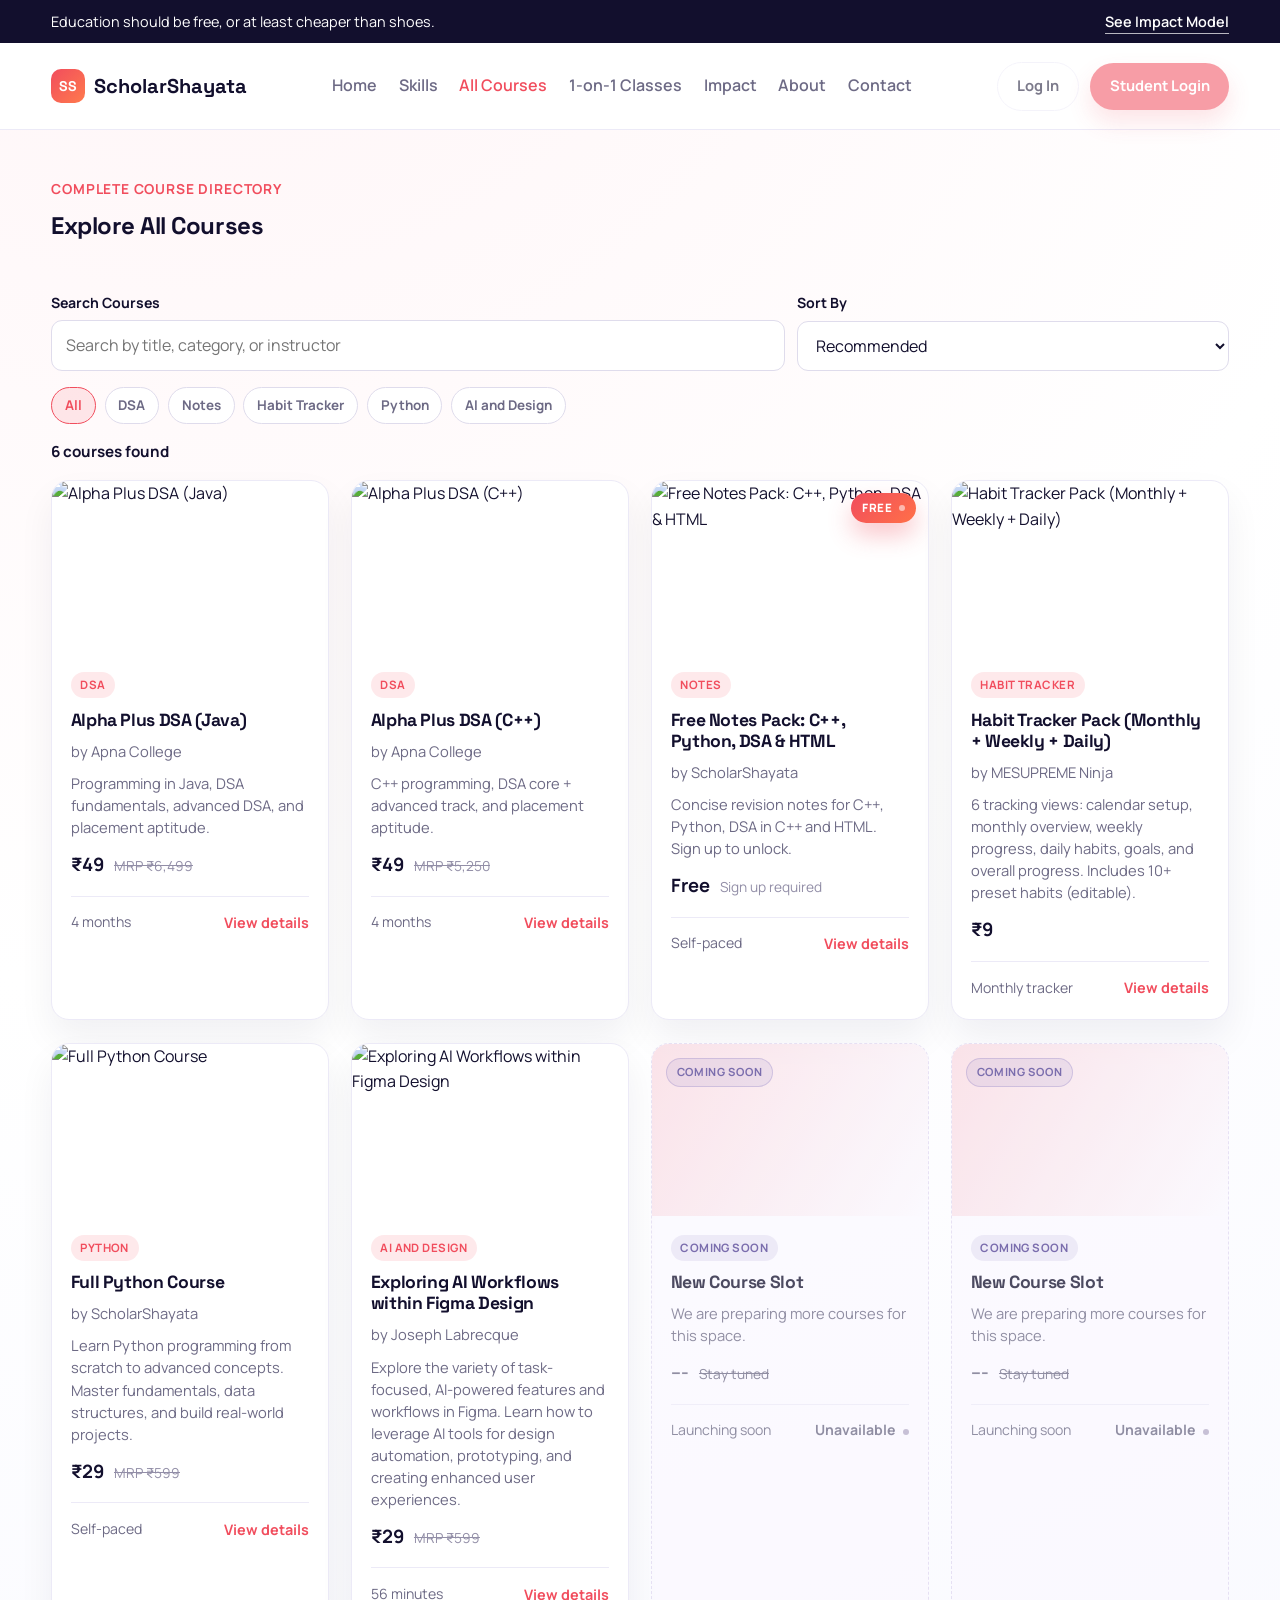
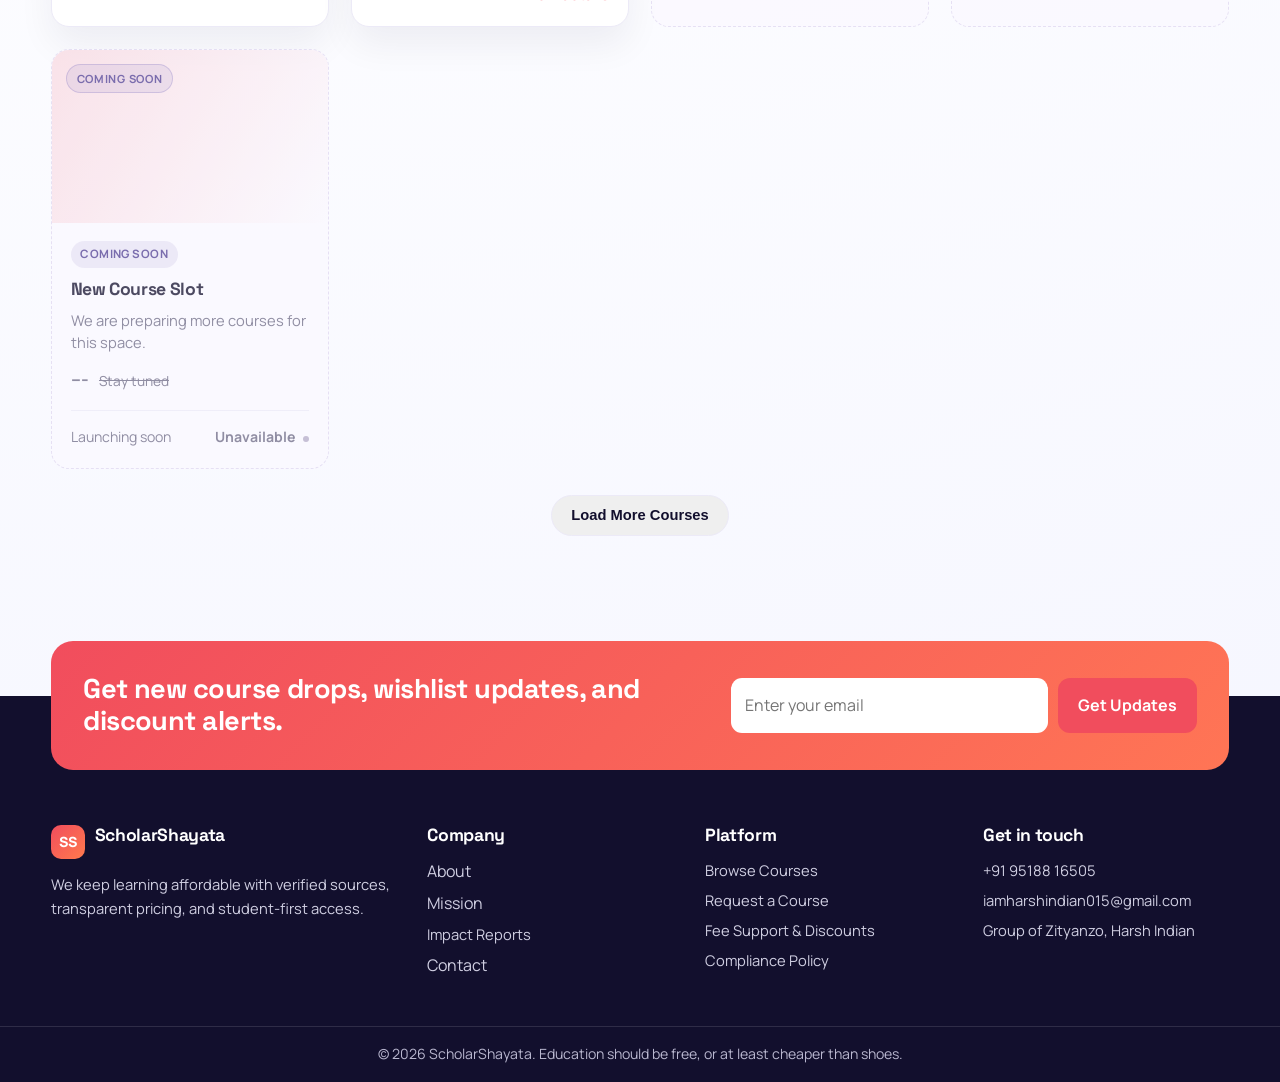
==== courses.html @ f51c7b34 "Uploaded files" ====
<!doctype html>
<html lang="en">
  <head>
    <meta charset="UTF-8" />
    <meta name="viewport" content="width=device-width, initial-scale=1.0" />
    <title>ScholarShayata | All Courses</title>
    <link rel="preconnect" href="https://fonts.googleapis.com" />
    <link rel="preconnect" href="https://fonts.gstatic.com" crossorigin />
    <link
      href="https://fonts.googleapis.com/css2?family=Manrope:wght@400;500;600;700;800&family=Space+Grotesk:wght@500;700&display=swap"
      rel="stylesheet"
    />
    <link rel="stylesheet" href="style.css" />
  </head>
  <body class="courses-page">
    <div class="top-strip">
      <div class="container strip-content">
        <p>Education should be free, or at least cheaper than shoes.</p>
        <a href="index.html#model">See Impact Model</a>
      </div>
    </div>

    <header class="site-header" id="top">
      <div class="container nav-wrap">
        <a class="brand" href="index.html#top">
          <span class="brand-mark">SS</span>
          <span>ScholarShayata</span>
        </a>

        <button
          class="menu-toggle"
          data-menu-button
          aria-expanded="false"
          aria-controls="site-nav"
        >
          Menu
        </button>

        <nav class="site-nav" id="site-nav" data-nav>
          <a href="index.html#home">Home</a>
          <a href="index.html#categories">Skills</a>
          <a class="active" href="courses.html">All Courses</a>
          <a href="one-to-one.html">1-on-1 Classes</a>
          <a href="index.html#impact">Impact</a>
          <a href="#" data-dialog-open="about-dialog">About</a>
          <a href="#" data-dialog-open="contact-dialog">Contact</a>
        </nav>

        <div class="nav-actions">
          <a class="ghost-btn is-disabled" href="#" aria-disabled="true">Log In</a>
          <a class="solid-btn is-disabled" href="#" aria-disabled="true">Student Login</a>
        </div>
      </div>
    </header>

    <main class="courses-page-main">
      <section class="courses-hero section">
        <div class="container">
          <p class="eyebrow">Complete Course Directory</p>
          <h1>Explore All Courses</h1>
        </div>
      </section>

      <section class="section courses-directory">
        <div class="container">
          <div class="courses-toolbar">
            <label class="toolbar-field">
              <span>Search Courses</span>
              <input
                id="course-search"
                type="search"
                placeholder="Search by title, category, or instructor"
                aria-label="Search courses"
              />
            </label>

            <label class="toolbar-field">
              <span>Sort By</span>
              <select id="course-sort" aria-label="Sort courses">
                <option value="recommended">Recommended</option>
                <option value="newest">Newest Added</option>
                <option value="price-low">Price: Low to High</option>
                <option value="price-high">Price: High to Low</option>
                <option value="duration-high">Longest Duration</option>
                <option value="name-asc">Name: A to Z</option>
              </select>
            </label>
          </div>

          <div class="category-filters" id="category-filters"></div>

          <div class="courses-meta">
            <p id="courses-count">0 courses found</p>
          </div>

          <div class="course-grid all-courses-grid" data-all-courses></div>

          <div class="section-cta">
            <button type="button" class="ghost-btn" id="load-more-courses">
              Load More Courses
            </button>
          </div>
        </div>
      </section>
    </main>

    <footer class="site-footer" id="contact">
      <section class="newsletter">
        <div class="container newsletter-panel">
          <h2>
            Get new course drops, wishlist updates, and discount alerts.
          </h2>
          <form action="#" method="post">
            <input
              type="email"
              placeholder="Enter your email"
              aria-label="Email"
            />
            <button type="submit">Get Updates</button>
          </form>
        </div>
      </section>

      <div class="container footer-grid">
        <article>
          <div class="footer-brand">
            <span class="brand-mark">SS</span>
            <h3>ScholarShayata</h3>
          </div>
          <p>
            We keep learning affordable with verified sources, transparent
            pricing, and student-first access.
          </p>
        </article>

        <article>
          <h3>Company</h3>
          <button
            type="button"
            class="footer-link-btn"
            data-dialog-open="about-dialog"
          >
            About
          </button>
          <button
            type="button"
            class="footer-link-btn"
            data-dialog-open="mission-dialog"
          >
            Mission
          </button>
          <a href="index.html#impact">Impact Reports</a>
          <button
            type="button"
            class="footer-link-btn"
            data-dialog-open="contact-dialog"
          >
            Contact
          </button>
        </article>

        <article>
          <h3>Platform</h3>
          <a href="courses.html">Browse Courses</a>
          <a href="#">Request a Course</a>
          <a href="#">Fee Support & Discounts</a>
          <a href="index.html#compliance">Compliance Policy</a>
        </article>

        <article>
          <h3>Get in touch</h3>
          <a href="tel:+919518816505">+91 95188 16505</a>
          <a href="mailto:iamharshindian015@gmail.com"
            >iamharshindian015@gmail.com</a
          >
          <p>Group of Zityanzo, Harsh Indian</p>
        </article>
      </div>

      <div class="copyright">
        <p>
          &copy; <span id="year"></span> ScholarShayata. Education should be
          free, or at least cheaper than shoes.
        </p>
      </div>
    </footer>

    <div
      class="dialog-overlay"
      data-dialog="about-dialog"
      role="dialog"
      aria-modal="true"
      aria-labelledby="about-dialog-title"
      hidden
    >
      <div class="dialog-card" role="document">
        <button
          type="button"
          class="dialog-close"
          data-dialog-close
          aria-label="Close dialog"
        >
          &times;
        </button>

        <div class="dialog-brand">
          <span class="brand-mark">SS</span>
          <div>
            <p class="dialog-brand-name">ScholarShayata</p>
            <p class="dialog-brand-tagline">
              Education should be free, or at least cheaper than shoes.
            </p>
          </div>
        </div>

        <h2 id="about-dialog-title">About ScholarShayata</h2>
        <p>First of all, thanks to Lord Krishna for giving me this idea and direction.</p>
        <p>
          I am Harsh Indian, an educator at Hartron, and I created
          ScholarShayata for students who want to learn and improve their
          skills but cannot afford high-priced courses.
        </p>
        <p>
          While teaching, I kept seeing the same problem again and again:
          serious students were ready to work hard, but pricing blocked their
          learning path. Many learners from financially limited backgrounds had
          to skip valuable skill courses even when those skills could change
          their future.
        </p>
        <p>
          I also observed that many course bundles are already circulating on
          Telegram and other online platforms at much lower prices, often half
          of the original amount or around Rs 400 to Rs 500. Students still try
          to buy from such places, but many cannot find trusted sources and are
          frequently trapped in fraud or fake delivery.
        </p>
        <p class="dialog-highlight">
          My main intention is not to build a money-making business. My first
          priority is to help students access learning at affordable cost.
        </p>
        <p>
          I understand this area can raise legal and ethical concerns, and I
          take that seriously. ScholarShayata is being shaped to stay
          transparent, reduce fraud for students, and operate in a responsible
          direction over time.
        </p>
        <p>
          In simple words: if taking from others is wrong, then exploitation
          and fraud against students is also wrong. This platform exists to
          protect learners and make skill education more reachable.
        </p>
      </div>
    </div>

    <div
      class="dialog-overlay"
      data-dialog="mission-dialog"
      role="dialog"
      aria-modal="true"
      aria-labelledby="mission-dialog-title"
      hidden
    >
      <div class="dialog-card" role="document">
        <button
          type="button"
          class="dialog-close"
          data-dialog-close
          aria-label="Close dialog"
        >
          &times;
        </button>

        <div class="dialog-brand">
          <span class="brand-mark">SS</span>
          <div>
            <p class="dialog-brand-name">ScholarShayata</p>
            <p class="dialog-brand-tagline">
              Education should be free, or at least cheaper than shoes.
            </p>
          </div>
        </div>

        <h2 id="mission-dialog-title">Our Mission</h2>

        <p>
          Our mission is simple: help students build skills through affordable
          courses when high prices become a barrier.
        </p>
        <p class="dialog-highlight">
          Our main priority is to help students, not to make money.
        </p>
        <p>
          Revenue, payouts, and donations are intended to stay transparent so
          students can trust the platform. ScholarShayata is designed as a
          non-profit style initiative focused on access and skill growth.
        </p>
      </div>
    </div>

    <div
      class="dialog-overlay"
      data-dialog="contact-dialog"
      role="dialog"
      aria-modal="true"
      aria-labelledby="contact-dialog-title"
      hidden
    >
      <div class="dialog-card contact-dialog-card" role="document">
        <button
          type="button"
          class="dialog-close"
          data-dialog-close
          aria-label="Close dialog"
        >
          &times;
        </button>

        <div class="dialog-brand">
          <span class="brand-mark">SS</span>
          <div>
            <p class="dialog-brand-name">ScholarShayata</p>
            <p class="dialog-brand-tagline">
              Education should be free, or at least cheaper than shoes.
            </p>
          </div>
        </div>

        <h2 id="contact-dialog-title" data-contact-dialog-title>
          We will contact you ASAP
        </h2>
        <p>
          Fill this form and we will connect with you quickly. Share your basic
          details and choose one preferred contact method.
        </p>

        <form class="contact-dialog-form" data-contact-form>
          <input
            type="hidden"
            name="form_title"
            value="We will contact you ASAP"
            data-contact-form-title
          />
          <input
            type="hidden"
            name="request_type"
            value="general"
            data-contact-request-type
          />
          <input type="hidden" name="course_title" value="" data-course-title />
          <input type="hidden" name="course_price" value="" data-course-price />
          <input
            type="hidden"
            name="payment_method"
            value=""
            data-payment-method
          />
          <label class="form-field">
            <span>Name</span>
            <input
              type="text"
              name="name"
              placeholder="Enter your name"
              required
            />
          </label>

          <fieldset class="contact-method gender-method">
            <legend>Gender</legend>

            <label class="contact-method-option">
              <input type="radio" name="gender" value="male" required />
              <span>Male</span>
            </label>

            <label class="contact-method-option">
              <input type="radio" name="gender" value="female" required />
              <span>Female</span>
            </label>

            <label class="contact-method-option">
              <input type="radio" name="gender" value="other" required />
              <span>Other</span>
            </label>
          </fieldset>

          <fieldset class="contact-method">
            <legend>Preferred Contact Method</legend>

            <label class="contact-method-option">
              <input
                type="radio"
                name="contact_method"
                value="email"
                checked
                required
              />
              <span>Email</span>
            </label>

            <label class="contact-method-option">
              <input type="radio" name="contact_method" value="phone" />
              <span>WhatsApp Number</span>
            </label>
          </fieldset>

          <label class="form-field" data-contact-field="email">
            <span>Email Address</span>
            <input
              type="email"
              name="email"
              placeholder="Enter your email"
              autocomplete="email"
              required
            />
          </label>

          <label class="form-field" data-contact-field="phone" hidden>
            <span>WhatsApp Number</span>
            <input
              type="tel"
              name="phone"
              placeholder="Enter your WhatsApp number"
              inputmode="numeric"
              pattern="[0-9]{10}"
            />
          </label>

          <button type="submit" class="solid-btn contact-submit">Submit</button>
          <p
            class="contact-form-message"
            data-contact-message
            aria-live="polite"
          >
            &nbsp;
          </p>
        </form>

        <div class="dialog-contact-links">
          <h3>Direct Contact</h3>
          <div class="dialog-contact-icons">
            <a
              class="icon-link"
              href="tel:+919518816505"
              aria-label="Call +91 95188 16505"
              title="+91 95188 16505"
            >
              <svg viewBox="0 0 24 24" aria-hidden="true">
                <path
                  d="M6.7 3.3 9.2 2l3 4.4-2.2 2.2a14.9 14.9 0 0 0 5.4 5.4l2.2-2.2 4.4 3-1.3 2.5a2.4 2.4 0 0 1-2.5 1.3c-7.2-1.2-12.8-6.8-14-14a2.4 2.4 0 0 1 1.3-2.3Z"
                />
              </svg>
            </a>
            <a
              class="icon-link"
              href="mailto:iamharshindian015@gmail.com"
              aria-label="Email iamharshindian015@gmail.com"
              title="iamharshindian015@gmail.com"
            >
              <svg viewBox="0 0 24 24" aria-hidden="true">
                <rect x="3" y="5" width="18" height="14" rx="2" />
                <path d="m4 7 8 6 8-6" />
              </svg>
            </a>
            <a
              class="icon-link"
              href="https://www.instagram.com/harshxindian"
              target="_blank"
              rel="noopener noreferrer"
              aria-label="Instagram @harshxindian"
              title="@harshxindian"
            >
              <svg viewBox="0 0 24 24" aria-hidden="true">
                <rect x="3" y="3" width="18" height="18" rx="5" />
                <circle cx="12" cy="12" r="4.2" />
                <circle cx="17.3" cy="6.7" r="1.1" />
              </svg>
            </a>
          </div>
        </div>
      </div>
    </div>

    <div
      class="dialog-overlay"
      data-dialog="course-details-dialog"
      role="dialog"
      aria-modal="true"
      aria-labelledby="course-details-title"
      hidden
    >
      <div class="dialog-card course-details-dialog-card" role="document">
        <button
          type="button"
          class="dialog-close"
          data-dialog-close
          aria-label="Close dialog"
        >
          &times;
        </button>

        <div class="dialog-brand">
          <span class="brand-mark">SS</span>
          <div>
            <p class="dialog-brand-name">ScholarShayata</p>
            <p class="dialog-brand-tagline">
              Education should be free, or at least cheaper than shoes.
            </p>
          </div>
        </div>

        <h2 id="course-details-title">Course Details</h2>
        <p class="course-dialog-subtitle" data-course-dialog-subtitle>
          Detailed overview
        </p>
        <div data-course-dialog-content></div>
      </div>
    </div>

    <script src="courses-data.js"></script>
    <script src="https://cdn.jsdelivr.net/npm/@emailjs/browser@4/dist/email.min.js"></script>
    <script src="https://cdn.jsdelivr.net/npm/qrcodejs@1.0.0/qrcode.min.js"></script>
    <script src="script.js"></script>
    <script src="courses-page.js"></script>
  </body>
</html>
---- style.css ----
﻿:root {
  --ink: #120f2d;
  --ink-soft: #6d6a85;
  --accent: #f14d5d;
  --accent-dark: #d73146;
  --accent-warm: #ffb606;
  --surface: #ffffff;
  --surface-alt: #f8f8ff;
  --line: #eceaf7;
  --shadow: 0 20px 45px rgba(18, 15, 45, 0.08);
  --font-main: "Manrope", sans-serif;
  --font-accent: "Space Grotesk", sans-serif;
}

* {
  box-sizing: border-box;
  margin: 0;
  padding: 0;
}

html {
  scroll-behavior: smooth;
}

body {
  background: radial-gradient(circle at 15% -10%, #fff4f6 0, #fff 40%, #f4f5ff 100%);
  color: var(--ink);
  font-family: var(--font-main);
  line-height: 1.6;
}

body.dialog-open {
  overflow: hidden;
}

img {
  display: block;
  max-width: 100%;
}

a {
  color: inherit;
  text-decoration: none;
}

.container {
  margin-inline: auto;
  width: min(1180px, 92%);
}

.section {
  padding: 5rem 0;
}

.eyebrow {
  color: var(--accent);
  font-size: 0.86rem;
  font-weight: 700;
  letter-spacing: 0.06em;
  margin-bottom: 0.75rem;
  text-transform: uppercase;
}

.eyebrow.light {
  color: #ffced3;
}

h1,
h2,
h3 {
  font-family: var(--font-accent);
  letter-spacing: -0.02em;
  line-height: 1.2;
}

h2 {
  font-size: clamp(1.7rem, 2.1vw, 2.4rem);
}

.section-head {
  margin-bottom: 2rem;
}

.section-head p {
  margin-bottom: 0.5rem;
}

.section-head h2 {
  max-width: 50rem;
}

.section-cta {
  display: flex;
  justify-content: center;
  margin-top: 1.6rem;
}

.top-strip {
  background: var(--ink);
  color: #fff;
  font-size: 0.9rem;
  padding: 0.6rem 0;
}

.strip-content {
  align-items: center;
  display: flex;
  gap: 1rem;
  justify-content: space-between;
}

.strip-content a {
  border-bottom: 1px solid rgba(255, 255, 255, 0.7);
  font-weight: 600;
}

.site-header {
  background: rgba(255, 255, 255, 0.95);
  border-bottom: 1px solid var(--line);
  position: sticky;
  top: 0;
  z-index: 10;
}

.nav-wrap {
  align-items: center;
  display: flex;
  gap: 1.5rem;
  justify-content: space-between;
  min-height: 86px;
}

.brand {
  align-items: center;
  display: inline-flex;
  font-family: var(--font-accent);
  font-size: 1.25rem;
  font-weight: 700;
  gap: 0.55rem;
}

.brand-mark {
  align-items: center;
  background: linear-gradient(135deg, var(--accent), #ff7a4d);
  border-radius: 10px;
  color: #fff;
  display: inline-flex;
  font-size: 0.88rem;
  font-weight: 800;
  height: 34px;
  justify-content: center;
  letter-spacing: 0.02em;
  width: 34px;
}

.site-nav {
  align-items: center;
  display: flex;
  gap: 1.35rem;
}

.site-nav a {
  color: var(--ink-soft);
  font-weight: 600;
  transition: color 0.2s ease;
}

.site-nav a:hover {
  color: var(--accent);
}

.site-nav a.active {
  color: var(--accent);
}

.nav-actions {
  align-items: center;
  display: flex;
  gap: 0.7rem;
}

.solid-btn,
.ghost-btn {
  border-radius: 999px;
  display: inline-flex;
  font-size: 0.92rem;
  font-weight: 700;
  justify-content: center;
  padding: 0.72rem 1.2rem;
  transition: transform 0.2s ease, box-shadow 0.2s ease, color 0.2s ease,
    background-color 0.2s ease;
}

.solid-btn {
  background: var(--accent);
  border: 0;
  box-shadow: 0 12px 25px rgba(241, 77, 93, 0.28);
  color: #fff;
  cursor: pointer;
}

.solid-btn:hover {
  background: var(--accent-dark);
  transform: translateY(-2px);
}

.ghost-btn {
  border: 1px solid var(--line);
  color: var(--ink);
}

.ghost-btn:hover {
  border-color: rgba(18, 15, 45, 0.22);
  box-shadow: var(--shadow);
  transform: translateY(-2px);
}

.is-disabled {
  cursor: not-allowed;
  opacity: 0.55;
  pointer-events: none;
  transform: none;
}

.is-disabled:hover {
  box-shadow: none;
  transform: none;
}

.ghost-btn.light-border {
  border-color: rgba(255, 255, 255, 0.35);
  color: #fff;
}

.menu-toggle {
  background: transparent;
  border: 1px solid var(--line);
  border-radius: 10px;
  color: var(--ink);
  display: none;
  font-family: var(--font-main);
  font-weight: 700;
  padding: 0.5rem 0.85rem;
}

.hero {
  overflow: hidden;
  padding-top: 4rem;
  position: relative;
}

.hero::before,
.hero::after {
  border-radius: 999px;
  content: "";
  filter: blur(0.5px);
  position: absolute;
  z-index: -1;
}

.hero::before {
  background: rgba(255, 182, 6, 0.18);
  height: 360px;
  left: -160px;
  top: -120px;
  width: 360px;
}

.hero::after {
  background: rgba(241, 77, 93, 0.12);
  height: 320px;
  right: -110px;
  top: 100px;
  width: 320px;
}

.hero-grid {
  align-items: center;
  display: grid;
  gap: 3rem;
  grid-template-columns: 1.1fr 0.9fr;
}

.hero-copy h1 {
  font-size: clamp(2.1rem, 4.3vw, 4rem);
  margin-bottom: 1rem;
  max-width: 13ch;
}

.hero-text {
  color: var(--ink-soft);
  font-size: 1.05rem;
  margin-bottom: 2rem;
  max-width: 56ch;
}

.search-box {
  background: var(--surface);
  border: 1px solid #ece8f6;
  border-radius: 16px;
  box-shadow: var(--shadow);
  display: flex;
  margin-bottom: 2rem;
  padding: 0.4rem;
}

.search-box input {
  background: transparent;
  border: 0;
  color: var(--ink);
  flex: 1;
  font: inherit;
  min-width: 0;
  outline: none;
  padding: 0.9rem 0.95rem;
}

.search-box button,
.newsletter-panel button {
  background: var(--accent);
  border: 0;
  border-radius: 12px;
  color: #fff;
  cursor: pointer;
  font: inherit;
  font-weight: 700;
  padding: 0.9rem 1.25rem;
}

.search-box button:hover,
.newsletter-panel button:hover {
  background: var(--accent-dark);
}

.hero-metrics {
  display: grid;
  gap: 1rem;
  grid-template-columns: repeat(3, minmax(0, 1fr));
}

.hero-metrics article {
  background: #fff;
  border: 1px solid var(--line);
  border-radius: 16px;
  padding: 1rem;
}

.hero-metrics h3 {
  color: var(--ink);
  font-size: 1.5rem;
}

.hero-metrics p {
  color: var(--ink-soft);
  font-size: 0.9rem;
  margin-top: 0.2rem;
}

.hero-media {
  min-height: 530px;
  position: relative;
}

.hero-main-image {
  border-radius: 30px;
  box-shadow: 0 25px 45px rgba(18, 15, 45, 0.18);
  height: 100%;
  object-fit: cover;
  width: 100%;
}

.floating-card {
  background: #fff;
  border-radius: 16px;
  box-shadow: 0 16px 35px rgba(18, 15, 45, 0.16);
  max-width: 230px;
  padding: 0.95rem 1rem;
  position: absolute;
}

.floating-card p {
  color: var(--ink-soft);
  font-size: 0.84rem;
}

.floating-card strong {
  color: var(--ink);
  display: inline-block;
  margin-top: 0.4rem;
}

.card-one {
  left: -1.5rem;
  top: 2rem;
}

.card-two {
  bottom: 2rem;
  right: -1rem;
}

.mini-users {
  display: flex;
  margin-top: 0.65rem;
}

.mini-users img {
  border: 2px solid #fff;
  border-radius: 50%;
  height: 38px;
  margin-right: -10px;
  width: 38px;
}

.topics {
  background: linear-gradient(180deg, transparent, rgba(250, 250, 255, 0.8));
}

.topic-pills {
  display: flex;
  flex-wrap: wrap;
  gap: 0.8rem;
}

.topic-pills a {
  background: #fff;
  border: 1px solid var(--line);
  border-radius: 999px;
  font-size: 0.92rem;
  font-weight: 600;
  padding: 0.7rem 1rem;
  transition: all 0.2s ease;
}

.topic-pills a:hover {
  background: var(--accent);
  border-color: var(--accent);
  color: #fff;
}

.centered-title {
  margin-bottom: 1.8rem;
  text-align: center;
}

.partner-row {
  align-items: center;
  display: flex;
  flex-wrap: wrap;
  gap: 1rem;
  justify-content: center;
}

.partner-chip {
  background: #fff;
  border: 1px solid var(--line);
  border-radius: 999px;
  color: var(--ink);
  display: inline-flex;
  font-size: 0.9rem;
  font-weight: 700;
  padding: 0.65rem 1rem;
}

.course-grid {
  display: grid;
  gap: 1.4rem;
  grid-template-columns: repeat(3, minmax(0, 1fr));
}

.course-card {
  background: #fff;
  border: 1px solid var(--line);
  border-radius: 18px;
  box-shadow: 0 18px 36px rgba(18, 15, 45, 0.06);
  overflow: hidden;
  position: relative;
  transition: transform 0.2s ease, box-shadow 0.2s ease;
}

.course-card:hover {
  box-shadow: 0 22px 40px rgba(18, 15, 45, 0.12);
  transform: translateY(-5px);
}

.course-card img {
  aspect-ratio: 16 / 10;
  object-fit: cover;
  width: 100%;
}

.free-badge {
  align-items: center;
  background: linear-gradient(135deg, #f14d5d, #ff7048);
  border-radius: 999px;
  box-shadow: 0 12px 24px rgba(241, 77, 93, 0.32);
  color: #fff;
  display: inline-flex;
  font-size: 0.72rem;
  font-weight: 800;
  letter-spacing: 0.06em;
  padding: 0.35rem 0.7rem;
  position: absolute;
  right: 12px;
  text-transform: uppercase;
  top: 12px;
  z-index: 2;
}

.free-badge::after {
  content: "";
  background: rgba(255, 255, 255, 0.55);
  border-radius: 999px;
  display: inline-block;
  height: 6px;
  margin-left: 6px;
  animation: freePulse 1.6s ease-out infinite;
  width: 6px;
}

@keyframes freePulse {
  0% {
    box-shadow: 0 0 0 0 rgba(255, 255, 255, 0.55);
    transform: scale(1);
  }
  70% {
    box-shadow: 0 0 0 8px rgba(255, 255, 255, 0);
    transform: scale(1.15);
  }
  100% {
    box-shadow: 0 0 0 0 rgba(255, 255, 255, 0);
    transform: scale(1);
  }
}

@media (prefers-reduced-motion: reduce) {
  .free-badge::after {
    animation: none;
  }
}

.course-card.placeholder {
  background: #fbf9ff;
  border: 1px dashed #e0d8f1;
  box-shadow: none;
  cursor: default;
  opacity: 0.75;
  pointer-events: none;
  position: relative;
}

.course-card.placeholder:hover {
  box-shadow: none;
  transform: none;
}

.course-card.placeholder .placeholder-media {
  aspect-ratio: 16 / 10;
  background: linear-gradient(120deg, rgba(241, 77, 93, 0.18), rgba(255, 255, 255, 0));
  overflow: hidden;
  width: 100%;
}

.course-card.placeholder .placeholder-media::after {
  content: "";
  position: absolute;
  inset: 0;
  background:
    linear-gradient(120deg, rgba(255, 255, 255, 0) 0%, rgba(255, 255, 255, 0.6) 45%, rgba(255, 255, 255, 0) 90%);
  transform: translateX(-120%);
  animation: placeholderSweep 2.8s ease-in-out infinite;
}

.course-card.placeholder::after {
  content: "Coming Soon";
  position: absolute;
  top: 14px;
  left: 14px;
  background: rgba(92, 74, 172, 0.12);
  border: 1px solid rgba(92, 74, 172, 0.28);
  border-radius: 999px;
  color: #4f3d92;
  font-size: 0.7rem;
  font-weight: 700;
  letter-spacing: 0.06em;
  padding: 0.28rem 0.6rem;
  text-transform: uppercase;
}

.course-card.placeholder .placeholder-link::after {
  content: "";
  display: inline-block;
  margin-left: 8px;
  height: 6px;
  width: 6px;
  border-radius: 50%;
  background: #b6adc9;
  animation: placeholderPulse 1.6s ease-in-out infinite;
}

@keyframes placeholderSweep {
  0% {
    transform: translateX(-120%);
  }
  60% {
    transform: translateX(120%);
  }
  100% {
    transform: translateX(120%);
  }
}

@keyframes placeholderPulse {
  0% {
    transform: scale(0.9);
    opacity: 0.55;
  }
  50% {
    transform: scale(1.2);
    opacity: 1;
  }
  100% {
    transform: scale(0.9);
    opacity: 0.55;
  }
}

@media (prefers-reduced-motion: reduce) {
  .course-card.placeholder .placeholder-media::after,
  .course-card.placeholder .placeholder-link::after {
    animation: none;
  }
}

.course-card.placeholder .tag {
  background: rgba(92, 74, 172, 0.12);
  color: #4f3d92;
}

.course-card.placeholder .price,
.course-card.placeholder .old-price,
.course-card.placeholder .placeholder-link {
  color: var(--ink-soft);
}

.course-card.placeholder .placeholder-link {
  font-weight: 700;
}

.course-body {
  padding: 1.1rem 1.15rem 1.25rem;
}

.course-body .tag {
  background: rgba(241, 77, 93, 0.12);
  border-radius: 999px;
  color: var(--accent);
  display: inline-block;
  font-size: 0.72rem;
  font-weight: 700;
  letter-spacing: 0.04em;
  margin-bottom: 0.7rem;
  padding: 0.25rem 0.6rem;
  text-transform: uppercase;
}

.course-body h3 {
  font-size: 1.1rem;
}

.course-body p {
  color: var(--ink-soft);
  font-size: 0.92rem;
  margin-top: 0.55rem;
}

.course-snippet {
  line-height: 1.5;
}

.price-row {
  align-items: baseline;
  display: flex;
  gap: 0.65rem;
  margin-top: 0.75rem;
}

.price {
  color: var(--ink);
  font-size: 1.15rem;
}

.old-price {
  color: #928ea7;
  font-size: 0.86rem;
  text-decoration: line-through;
}

.old-price.note {
  text-decoration: none;
}

.card-footer {
  align-items: center;
  border-top: 1px solid var(--line);
  display: flex;
  justify-content: space-between;
  margin-top: 1rem;
  padding-top: 0.9rem;
}

.card-footer span {
  color: var(--ink-soft);
  font-size: 0.88rem;
}

.card-footer a {
  color: var(--accent);
  font-size: 0.9rem;
  font-weight: 700;
}

.empty-courses {
  background: #fff;
  border: 1px dashed var(--line);
  border-radius: 14px;
  color: var(--ink-soft);
  font-size: 0.95rem;
  padding: 1.1rem;
  text-align: center;
}

.courses-hero {
  padding-bottom: 2.2rem;
}

.courses-page-main .courses-hero.section {
  padding-top: clamp(1.8rem, 4vw, 3rem);
  padding-bottom: clamp(0.9rem, 2vw, 1.4rem);
}

.courses-page-main .courses-directory.section {
  padding-top: clamp(1rem, 2.4vw, 1.8rem);
}

.courses-page-main .hero-text code,
.courses-hint code {
  background: #f4f1ff;
  border: 1px solid #e5defd;
  border-radius: 6px;
  color: #2f1d63;
  font-family: ui-monospace, "Cascadia Code", "Segoe UI Mono", monospace;
  font-size: 0.82em;
  padding: 0.1rem 0.35rem;
}

.courses-toolbar {
  display: grid;
  gap: 0.8rem;
  grid-template-columns: 1.7fr 1fr;
  margin-bottom: 1rem;
}

.toolbar-field {
  display: grid;
  gap: 0.35rem;
}

.toolbar-field span {
  color: var(--ink);
  font-size: 0.88rem;
  font-weight: 700;
}

.toolbar-field input,
.toolbar-field select {
  background: #fff;
  border: 1px solid #dfdcec;
  border-radius: 11px;
  color: var(--ink);
  font: inherit;
  min-height: 44px;
  outline: none;
  padding: 0.72rem 0.85rem;
}

.toolbar-field input:focus,
.toolbar-field select:focus {
  border-color: var(--accent);
  box-shadow: 0 0 0 3px rgba(241, 77, 93, 0.14);
}

.category-filters {
  display: flex;
  flex-wrap: wrap;
  gap: 0.55rem;
  margin-bottom: 1rem;
}

.filter-chip {
  background: #fff;
  border: 1px solid #dfdcec;
  border-radius: 999px;
  color: var(--ink-soft);
  cursor: pointer;
  font: inherit;
  font-size: 0.84rem;
  font-weight: 700;
  padding: 0.42rem 0.8rem;
  transition: all 0.2s ease;
}

.filter-chip:hover,
.filter-chip.active {
  background: rgba(241, 77, 93, 0.12);
  border-color: var(--accent);
  color: var(--accent);
}

.courses-meta {
  align-items: center;
  display: flex;
  gap: 0.8rem;
  justify-content: space-between;
  margin-bottom: 1rem;
}

.courses-meta p {
  margin: 0;
}

#courses-count {
  color: var(--ink);
  font-size: 0.95rem;
  font-weight: 700;
}

.courses-hint {
  color: var(--ink-soft);
  font-size: 0.84rem;
  text-align: right;
}

.all-courses-grid {
  align-content: start;
  justify-content: center;
  grid-template-columns: repeat(auto-fill, minmax(260px, 1fr));
}

.all-courses-grid .course-card {
  justify-self: center;
  max-width: 360px;
  width: 100%;
}

.journey {
  padding-top: 2rem;
}

.journey-panel {
  align-items: center;
  background: linear-gradient(135deg, #211547, #2b1a5a);
  border-radius: 24px;
  color: #fff;
  display: grid;
  gap: 2rem;
  grid-template-columns: 1.2fr 1fr;
  overflow: hidden;
  padding: 2.5rem;
}

.journey-panel h2 {
  margin-bottom: 0.85rem;
}

.journey-panel p {
  color: rgba(255, 255, 255, 0.84);
}

.journey-actions {
  display: flex;
  gap: 0.85rem;
  margin-top: 1.4rem;
}

.journey-panel img {
  justify-self: end;
  max-width: 400px;
}

.model {
  background: linear-gradient(180deg, rgba(18, 15, 45, 0.02), rgba(241, 77, 93, 0.06));
}

.breakdown-grid {
  display: grid;
  gap: 1rem;
  grid-template-columns: repeat(4, minmax(0, 1fr));
}

.breakdown-card {
  background: #fff;
  border: 1px solid rgba(241, 77, 93, 0.25);
  border-radius: 16px;
  padding: 1.35rem;
}

.breakdown-card h3 {
  color: var(--accent);
  font-size: 1.7rem;
  margin-bottom: 0.55rem;
}

.breakdown-card p {
  color: var(--ink-soft);
  font-size: 0.92rem;
}

.stats-grid {
  display: grid;
  gap: 1rem;
  grid-template-columns: repeat(3, minmax(0, 1fr));
}

.stats-grid article {
  background: #fff;
  border: 1px solid var(--line);
  border-radius: 16px;
  padding: 1.35rem;
  text-align: center;
}

.stats-grid h3 {
  font-size: 1.7rem;
}

.stats-grid p {
  color: var(--ink-soft);
  margin-top: 0.25rem;
}

.testimonial-grid {
  display: grid;
  gap: 1rem;
  grid-template-columns: repeat(auto-fit, minmax(260px, 1fr));
  justify-items: center;
}

.testimonial-card {
  max-width: 520px;
  width: 100%;
}

.testimonial-card {
  background: #fff;
  border: 1px solid var(--line);
  border-radius: 16px;
  display: flex;
  flex-direction: column;
  gap: 1rem;
  justify-content: space-between;
  min-height: 240px;
  padding: 1.4rem;
}

.testimonial-card p {
  color: var(--ink-soft);
}

.testimonial-card h3 {
  font-size: 1.05rem;
}

.testimonial-card span {
  color: var(--accent);
  font-size: 0.88rem;
  font-weight: 700;
}

.instructor-grid {
  display: grid;
  gap: 1rem;
  grid-template-columns: repeat(4, minmax(0, 1fr));
}

.instructor-card {
  background: #fff;
  border: 1px solid var(--line);
  border-radius: 16px;
  padding: 1rem;
  text-align: center;
}

.instructor-card img {
  border-radius: 16px;
  margin-bottom: 0.8rem;
  width: 100%;
}

.instructor-card p {
  color: var(--ink-soft);
  font-size: 0.92rem;
}

.compliance {
  background: var(--surface-alt);
}

.compliance-grid {
  display: grid;
  gap: 1rem;
  grid-template-columns: repeat(2, minmax(0, 1fr));
}

.compliance-card {
  background: #fff;
  border: 1px solid var(--line);
  border-left: 4px solid var(--accent);
  border-radius: 14px;
  padding: 1.25rem;
}

.compliance-card h3 {
  font-size: 1.06rem;
  margin-bottom: 0.5rem;
}

.compliance-card p {
  color: var(--ink-soft);
  font-size: 0.93rem;
}

.quiz {
  padding-top: 2rem;
}

.quiz-panel {
  align-items: center;
  background: linear-gradient(90deg, rgba(241, 77, 93, 0.1), rgba(255, 182, 6, 0.18));
  border: 1px solid rgba(241, 77, 93, 0.24);
  border-radius: 22px;
  display: grid;
  gap: 1.2rem;
  grid-template-columns: minmax(0, 1.2fr) auto;
  justify-content: space-between;
  padding: 2rem;
}

.quiz-copy h2 {
  margin-bottom: 0.4rem;
}

.quiz-copy p {
  color: var(--ink-soft);
  margin-top: 0.35rem;
  max-width: 38rem;
}

.quiz-actions {
  align-items: center;
  display: flex;
  flex-wrap: wrap;
  gap: 0.75rem;
  justify-content: flex-end;
}

.quiz-actions .solid-btn,
.quiz-actions .ghost-btn {
  min-width: 160px;
  text-align: center;
  white-space: nowrap;
}

.quiz-actions .ghost-btn.is-disabled {
  background: rgba(255, 255, 255, 0.75);
  border-color: rgba(43, 26, 90, 0.35);
  border-style: dashed;
  color: #2b1a5a;
  opacity: 1;
}

.site-footer {
  background: var(--ink);
  margin-top: 5rem;
}

.newsletter {
  transform: translateY(-55px);
}

.newsletter-panel {
  align-items: center;
  background: linear-gradient(135deg, #f14d5d, #ff7555);
  border-radius: 22px;
  color: #fff;
  display: grid;
  gap: 1.2rem;
  grid-template-columns: 1.35fr 1fr;
  padding: 2rem;
}

.newsletter-panel form {
  display: flex;
  gap: 0.6rem;
}

.newsletter-panel input {
  background: #fff;
  border: 0;
  border-radius: 11px;
  color: var(--ink);
  flex: 1;
  font: inherit;
  min-width: 0;
  outline: none;
  padding: 0.85rem 0.9rem;
}

.footer-grid {
  color: #d0cfe2;
  display: grid;
  gap: 2rem;
  grid-template-columns: 1.4fr repeat(3, 1fr);
  padding: 0 0 3rem;
}

.footer-brand {
  align-items: center;
  display: flex;
  gap: 0.6rem;
  margin-bottom: 0.9rem;
}

.footer-brand h3 {
  margin-bottom: 0;
}

.footer-grid h3 {
  color: #fff;
  font-size: 1.1rem;
  margin-bottom: 0.8rem;
}

.footer-grid a,
.footer-grid p,
.footer-link-btn {
  color: #d0cfe2;
  display: block;
  font-size: 0.92rem;
  margin-top: 0.4rem;
}

.footer-link-btn {
  background: transparent;
  border: 0;
  cursor: pointer;
  font: inherit;
  padding: 0;
  text-align: left;
  width: fit-content;
}

.footer-grid a:hover,
.footer-link-btn:hover {
  color: #fff;
}

.copyright {
  border-top: 1px solid rgba(255, 255, 255, 0.12);
  color: #b9b7cf;
  font-size: 0.88rem;
  padding: 1rem 0;
  text-align: center;
}

.dialog-overlay[hidden] {
  display: none;
}

.dialog-overlay {
  align-items: center;
  background: rgba(9, 8, 24, 0.62);
  display: flex;
  inset: 0;
  justify-content: center;
  padding: 1rem;
  position: fixed;
  z-index: 1200;
}

.dialog-overlay[data-dialog="course-details-dialog"] {
  align-items: flex-start;
  overflow-y: auto;
  padding-block: 0.65rem;
}

.dialog-card {
  background: #fff;
  border: 1px solid var(--line);
  border-radius: 18px;
  box-shadow: 0 26px 46px rgba(18, 15, 45, 0.28);
  max-height: 90vh;
  max-width: 620px;
  overflow-y: auto;
  padding: 1.15rem 1.15rem 1.25rem;
  position: relative;
  width: min(100%, 620px);
}

.dialog-close {
  align-items: center;
  background: #fff4f6;
  border: 1px solid #ffd8de;
  border-radius: 50%;
  color: var(--accent);
  cursor: pointer;
  display: inline-flex;
  font-size: 1.45rem;
  height: 34px;
  justify-content: center;
  position: absolute;
  right: 1rem;
  top: 0.9rem;
  width: 34px;
}

.dialog-brand {
  align-items: center;
  display: flex;
  gap: 0.7rem;
  margin-bottom: 0.8rem;
  padding-right: 2.4rem;
}

.dialog-brand-name {
  color: var(--ink);
  font-family: var(--font-accent);
  font-size: 1rem;
  font-weight: 700;
  margin-top: 0.1rem;
}

.dialog-brand-tagline {
  color: var(--ink-soft);
  font-size: 0.82rem;
  margin-top: 0.15rem;
}

.dialog-card h2 {
  margin-bottom: 0.7rem;
}

.dialog-card p {
  color: var(--ink-soft);
  margin-top: 0.6rem;
}

.dialog-highlight {
  background: rgba(241, 77, 93, 0.1);
  border-left: 4px solid var(--accent);
  border-radius: 10px;
  color: var(--ink);
  font-weight: 800;
  padding: 0.75rem 0.85rem;
}

.contact-dialog-form {
  display: grid;
  gap: 0.72rem;
  margin-top: 0.85rem;
}

.form-row-two {
  display: grid;
  gap: 0.8rem;
  grid-template-columns: repeat(2, minmax(0, 1fr));
}

.form-field {
  display: grid;
  gap: 0.4rem;
}

.form-field span {
  color: var(--ink);
  font-size: 0.9rem;
  font-weight: 700;
}

.form-field input,
.form-field select {
  background: #fff;
  border: 1px solid #dfdcec;
  border-radius: 10px;
  color: var(--ink);
  font: inherit;
  outline: none;
  padding: 0.72rem 0.8rem;
}

.form-field input:focus,
.form-field select:focus {
  border-color: var(--accent);
  box-shadow: 0 0 0 3px rgba(241, 77, 93, 0.14);
}

.contact-method {
  border: 0;
  display: flex;
  flex-wrap: wrap;
  gap: 0.5rem;
  margin: 0;
  padding: 0;
}

.gender-method {
  margin-bottom: 0.15rem;
}

.contact-method legend {
  color: var(--ink);
  font-size: 0.9rem;
  font-weight: 700;
  margin-bottom: 0.45rem;
  width: 100%;
}

.contact-method-option {
  position: relative;
}

.contact-method-option input {
  opacity: 0;
  pointer-events: none;
  position: absolute;
}

.contact-method-option span {
  background: #fff;
  border: 1px solid #dfdcec;
  border-radius: 999px;
  color: var(--ink-soft);
  cursor: pointer;
  display: inline-flex;
  font-size: 0.84rem;
  font-weight: 700;
  padding: 0.44rem 0.8rem;
  transition: all 0.2s ease;
}

.contact-method-option input:checked + span {
  background: rgba(241, 77, 93, 0.12);
  border-color: var(--accent);
  color: var(--accent);
}

.contact-submit {
  border: 0;
  margin-top: 0.3rem;
  min-height: 44px;
  width: fit-content;
}

.contact-form-message {
  color: var(--ink-soft);
  font-size: 0.86rem;
  margin-top: 0.15rem;
  min-height: 1.2rem;
}

.contact-form-message.success {
  color: #0c8a55;
  font-weight: 700;
}

.contact-form-message.error {
  color: #b1364e;
  font-weight: 700;
}

.dialog-contact-links {
  border-top: 1px dashed var(--line);
  display: flex;
  justify-content: space-between;
  align-items: center;
  margin-top: 1rem;
  padding-top: 0.95rem;
}

.dialog-contact-links h3 {
  color: var(--ink);
  font-size: 1rem;
}

.dialog-contact-icons {
  display: flex;
  gap: 0.55rem;
}

.icon-link {
  align-items: center;
  background: #fff4f6;
  border: 1px solid #ffd8de;
  border-radius: 999px;
  color: var(--accent);
  display: inline-flex;
  height: 38px;
  justify-content: center;
  transition: all 0.2s ease;
  width: 38px;
}

.icon-link:hover {
  background: var(--accent);
  border-color: var(--accent);
  color: #fff;
}

.icon-link svg {
  fill: none;
  stroke: currentColor;
  stroke-linecap: round;
  stroke-linejoin: round;
  stroke-width: 1.8;
  height: 18px;
  width: 18px;
}

.contact-dialog-card {
  max-height: calc(100vh - 1.2rem);
  max-width: 500px;
  overflow: hidden;
  padding: 0.95rem 0.95rem 1rem;
  width: min(100%, 500px);
}

.contact-dialog-card .dialog-brand {
  gap: 0.55rem;
  margin-bottom: 0.55rem;
  padding-right: 2rem;
}

.contact-dialog-card .dialog-brand-name {
  font-size: 0.9rem;
}

.contact-dialog-card .dialog-brand-tagline {
  font-size: 0.74rem;
  margin-top: 0.05rem;
}

.contact-dialog-card .dialog-close {
  font-size: 1.25rem;
  height: 30px;
  right: 0.75rem;
  top: 0.65rem;
  width: 30px;
}

.contact-dialog-card h2 {
  font-size: 1.3rem;
  margin-bottom: 0.35rem;
}

.contact-dialog-card p {
  font-size: 0.84rem;
  margin-top: 0.35rem;
}

.contact-dialog-card .contact-dialog-form {
  gap: 0.55rem;
  margin-top: 0.6rem;
}

.contact-dialog-card .form-field {
  gap: 0.3rem;
}

.contact-dialog-card .form-field span,
.contact-dialog-card .contact-method legend {
  font-size: 0.82rem;
}

.contact-dialog-card .form-field input {
  font-size: 0.85rem;
  padding: 0.56rem 0.66rem;
}

.contact-dialog-card .contact-method {
  gap: 0.4rem;
}

.contact-dialog-card .contact-method legend {
  margin-bottom: 0.28rem;
}

.contact-dialog-card .contact-method-option span {
  font-size: 0.78rem;
  padding: 0.34rem 0.66rem;
}

.contact-dialog-card .contact-submit {
  font-size: 0.85rem;
  min-height: 38px;
  padding: 0.56rem 0.9rem;
}

.contact-dialog-card .contact-form-message {
  font-size: 0.76rem;
  margin-top: 0;
  min-height: 0.95rem;
}

.contact-dialog-card .dialog-contact-links {
  margin-top: 0.6rem;
  padding-top: 0.6rem;
}

.contact-dialog-card .dialog-contact-links h3 {
  font-size: 0.88rem;
}

.contact-dialog-card .dialog-contact-icons {
  gap: 0.45rem;
}

.contact-dialog-card .icon-link {
  height: 33px;
  width: 33px;
}

.contact-dialog-card .icon-link svg {
  height: 15px;
  width: 15px;
}

.course-details-dialog-card {
  background: radial-gradient(circle at top right, #fff7f8 0, #fff 45%, #f7f6ff 100%);
  border: 1px solid #f0deea;
  box-shadow: 0 28px 70px rgba(19, 15, 45, 0.26);
  display: flex;
  flex-direction: column;
  max-height: calc(100vh - 0.45rem);
  max-width: 800px;
  overflow-x: hidden;
  overflow-y: auto;
  width: min(100%, 800px);
}

.course-details-dialog-card [data-course-dialog-content] {
  min-height: 0;
}

.course-dialog-subtitle {
  color: var(--ink-soft);
  font-size: 0.84rem;
  margin-top: 0.25rem;
}

.course-wizard {
  --wizard-step: 0;
  background:
    radial-gradient(circle at 0% 0%, rgba(241, 77, 93, 0.18) 0, transparent 42%),
    radial-gradient(circle at 100% 100%, rgba(92, 74, 172, 0.14) 0, transparent 45%),
    #fff;
  border: 1px solid #ecdced;
  border-radius: 18px;
  margin-top: 0.8rem;
  padding: 0.72rem;
  position: relative;
}

.course-wizard-top {
  align-items: flex-end;
  display: flex;
  gap: 0.85rem;
  justify-content: space-between;
}

.course-step-heading {
  display: grid;
  gap: 0.18rem;
}

.course-step-kicker {
  color: var(--accent);
  font-size: 0.68rem;
  font-weight: 800;
  letter-spacing: 0.08em;
  text-transform: uppercase;
}

.course-step-current-title {
  color: var(--ink);
  font-family: var(--font-accent);
  font-size: clamp(0.92rem, 1.7vw, 1.06rem);
  letter-spacing: -0.01em;
}

.course-step-status {
  align-items: flex-end;
  display: grid;
  gap: 0.38rem;
  justify-items: end;
}

.course-step-indicator {
  background: #fff;
  border: 1px solid #e8deef;
  border-radius: 999px;
  color: #4b3f75;
  font-size: 0.68rem;
  font-weight: 700;
  line-height: 1;
  padding: 0.28rem 0.55rem;
}

.course-step-dots {
  display: flex;
  gap: 0.3rem;
}

.course-step-dot {
  background: #cfc6e1;
  border-radius: 999px;
  display: inline-block;
  height: 7px;
  transition: all 0.28s ease;
  width: 7px;
}

.course-step-dot.active {
  background: var(--accent);
  transform: scale(1.1);
  width: 24px;
}

.course-step-labels {
  display: grid;
  gap: 0.45rem;
  grid-template-columns: repeat(4, minmax(0, 1fr));
  margin-top: 0.75rem;
}

.course-step-label {
  background: #fff;
  border: 1px solid #e9e0f3;
  border-radius: 10px;
  color: var(--ink-soft);
  cursor: pointer;
  font: inherit;
  font-size: 0.7rem;
  font-weight: 700;
  min-height: 30px;
  padding: 0 0.45rem;
  transition: all 0.2s ease;
}

.course-step-label.active {
  background: linear-gradient(180deg, rgba(241, 77, 93, 0.16), rgba(255, 255, 255, 0.96));
  border-color: #ffc8d2;
  box-shadow: 0 10px 18px rgba(241, 77, 93, 0.14);
  color: var(--accent-dark);
}

.course-step-label:hover {
  border-color: #d8cbe9;
  color: var(--ink);
}

.course-wizard-viewport {
  border-radius: 14px;
  margin-top: 0.62rem;
  overflow: hidden;
}

.course-wizard-track {
  display: flex;
  transform: translateX(calc(var(--wizard-step) * -100%));
  transition: transform 0.42s cubic-bezier(0.22, 0.61, 0.36, 1);
  width: 100%;
}

.course-wizard-slide {
  background: rgba(255, 255, 255, 0.72);
  border: 1px solid #ece2f4;
  border-radius: 14px;
  display: grid;
  flex: 0 0 100%;
  gap: 0.58rem;
  max-height: clamp(260px, 37vh, 330px);
  overflow-y: auto;
  padding: 0.56rem 0.56rem 0.9rem;
  scroll-padding-bottom: 1rem;
}

.course-wizard-slide::-webkit-scrollbar {
  width: 8px;
}

.course-wizard-slide::-webkit-scrollbar-thumb {
  background: rgba(114, 96, 173, 0.28);
  border-radius: 999px;
}

.course-wizard-slide::-webkit-scrollbar-track {
  background: transparent;
}

.course-wizard-card {
  background: linear-gradient(180deg, #fff, #fffdfd);
  border: 1px solid #eee7f6;
  border-radius: 14px;
  box-shadow: 0 12px 28px rgba(44, 33, 83, 0.08);
  padding: 0.68rem 0.72rem;
}

.course-wizard-card h3 {
  color: #2a1e55;
  font-family: var(--font-accent);
  font-size: 0.92rem;
  letter-spacing: -0.01em;
  margin-bottom: 0.35rem;
}

.course-wizard-card p {
  color: var(--ink-soft);
  font-size: 0.79rem;
  margin-top: 0.2rem;
}

.course-detail-list {
  color: #5f577c;
  display: grid;
  gap: 0.3rem;
  font-size: 0.79rem;
  margin: 0.2rem 0 0;
  padding-left: 1.15rem;
}

.course-detail-list li::marker {
  color: var(--accent);
}

.course-bullets {
  margin-top: 0.3rem;
}

.course-chip-list {
  display: flex;
  flex-wrap: wrap;
  gap: 0.5rem;
}

.course-chip-list span {
  background: linear-gradient(180deg, #fff6f7, #ffeef1);
  border: 1px solid #ffcfd8;
  border-radius: 999px;
  color: #c3374b;
  font-size: 0.72rem;
  font-weight: 700;
  padding: 0.26rem 0.62rem;
}

.course-modules-grid {
  display: grid;
  gap: 0.58rem;
}

.course-module-item {
  background: linear-gradient(180deg, #fff, #fcfbff);
  border: 1px dashed #d8cde9;
  border-radius: 11px;
  padding: 0.5rem 0.55rem;
}

.course-module-item h4 {
  color: #30245d;
  font-size: 0.77rem;
  font-weight: 800;
  margin: 0 0 0.2rem;
}

.course-module-item p {
  color: #665c85;
  font-size: 0.74rem;
  margin: 0;
}

.course-meta-grid {
  display: grid;
  gap: 0.62rem;
  grid-template-columns: repeat(2, minmax(0, 1fr));
}

.course-meta-item {
  background: linear-gradient(180deg, #ffffff, #fbf9ff);
  border: 1px solid #e1d8f0;
  border-radius: 12px;
  display: grid;
  gap: 0.25rem;
  padding: 0.52rem 0.58rem;
}

.course-meta-item span {
  color: #6b608a;
  font-size: 0.72rem;
}

.course-meta-item strong {
  color: #22184a;
  font-size: 0.81rem;
}

.creator-row {
  color: #635a82;
  font-size: 0.76rem;
  margin-top: 0.35rem;
}

.creator-row strong {
  color: #241a4d;
}

.course-price-row {
  align-items: center;
  background: #fff;
  border: 1px solid #ece4f5;
  border-radius: 10px;
  display: flex;
  justify-content: space-between;
  margin-top: 0.48rem;
  padding: 0.52rem 0.62rem;
}

.course-price-row span {
  color: #675c85;
  font-size: 0.73rem;
}

.course-price-row strong {
  color: #271d50;
  font-size: 0.84rem;
}

.course-price-row .our-price {
  color: #cc3650;
}

.course-savings {
  background: linear-gradient(90deg, rgba(241, 77, 93, 0.16), rgba(255, 188, 128, 0.24));
  border-radius: 10px;
  color: #af2140;
  font-size: 0.72rem;
  font-weight: 700;
  margin-top: 0.56rem;
  padding: 0.34rem 0.46rem;
}

.free-course-form {
  display: grid;
  gap: 0.55rem;
  margin-top: 0.6rem;
}

.free-course-field {
  display: grid;
  gap: 0.35rem;
}

.free-course-field span {
  color: var(--ink);
  font-size: 0.84rem;
  font-weight: 700;
}

.free-course-field input {
  background: #fff;
  border: 1px solid #dfdcec;
  border-radius: 10px;
  color: var(--ink);
  font: inherit;
  outline: none;
  padding: 0.6rem 0.7rem;
}

.free-course-field input:focus {
  border-color: var(--accent);
  box-shadow: 0 0 0 3px rgba(241, 77, 93, 0.14);
}

.free-course-btn {
  border: 0;
  min-height: 38px;
  width: fit-content;
}

.free-course-message {
  color: var(--ink-soft);
  font-size: 0.78rem;
  min-height: 1rem;
}

.free-course-message.success {
  color: #0c8a55;
  font-weight: 700;
}

.free-course-message.error {
  color: #b1364e;
  font-weight: 700;
}

.free-course-contact {
  margin-top: 0.6rem;
}

.whatsapp-link {
  align-items: center;
  background: #e8f9f1;
  border: 1px solid #c7f0dd;
  border-radius: 999px;
  color: #1d6b4c;
  display: inline-flex;
  gap: 0.45rem;
  font-size: 0.78rem;
  font-weight: 700;
  padding: 0.4rem 0.7rem;
}

.whatsapp-link svg {
  fill: currentColor;
  height: 18px;
  width: 18px;
}

.payment-head {
  align-items: center;
  display: flex;
  gap: 0.5rem;
  justify-content: space-between;
}

.payment-badge {
  background: rgba(38, 179, 119, 0.14);
  border: 1px solid rgba(38, 179, 119, 0.32);
  border-radius: 999px;
  color: #15774d;
  font-size: 0.64rem;
  font-weight: 800;
  letter-spacing: 0.07em;
  padding: 0.18rem 0.45rem;
  text-transform: uppercase;
}

.payment-summary {
  display: grid;
  gap: 0.45rem;
  grid-template-columns: minmax(0, 1fr);
  margin-top: 0.55rem;
}

.payment-summary-item {
  background: linear-gradient(180deg, #fff, #faf7ff);
  border: 1px solid #e6ddf2;
  border-radius: 10px;
  display: grid;
  gap: 0.22rem;
  padding: 0.5rem 0.56rem;
}

.payment-summary-item span {
  color: #6b6189;
  font-size: 0.7rem;
}

.payment-summary-item strong {
  color: #251b4e;
  font-size: 0.82rem;
}

.payment-actions {
  display: grid;
  gap: 0.55rem;
  grid-template-columns: repeat(2, minmax(0, 1fr));
  margin-top: 0.75rem;
}

.upi-request {
  background: #fff;
  border: 1px solid #efe6f8;
  border-radius: 16px;
  margin-top: 0.75rem;
  padding: 0.75rem;
}

.upi-request h4 {
  color: #1d1236;
  font-size: 0.92rem;
  margin-bottom: 0.2rem;
}

.upi-request p {
  color: #6d6a85;
  font-size: 0.78rem;
}

.upi-form {
  display: grid;
  gap: 0.6rem;
  margin-top: 0.6rem;
}

.upi-qr-wrap {
  align-items: center;
  background: #fff;
  border: 1px dashed #e4d8f3;
  border-radius: 14px;
  display: flex;
  gap: 0.9rem;
  margin-top: 0.75rem;
  padding: 0.7rem;
}

.upi-qr {
  border: 1px solid #eee1f5;
  border-radius: 10px;
  padding: 0.35rem;
}

.upi-qr canvas,
.upi-qr img {
  display: block;
  height: 180px;
  width: 180px;
}

.upi-qr-meta {
  display: grid;
  gap: 0.45rem;
}

.upi-qr-note {
  color: #5f5876;
  font-size: 0.76rem;
}

.upi-link {
  justify-content: center;
  min-height: 40px;
}

.upi-status {
  color: #6d6a85;
  font-size: 0.72rem;
  margin-top: 0.2rem;
}

.upi-status.success {
  color: #15774d;
}

.upi-status.error {
  color: #ba2d45;
}

.pay-now-btn {
  border: 0;
  display: inline-flex;
  justify-content: center;
  min-height: 40px;
}

.payment-actions .whatsapp-link {
  justify-content: center;
  width: 100%;
}

.payment-method-grid {
  display: grid;
  gap: 0.45rem;
  grid-template-columns: repeat(2, minmax(0, 1fr));
  margin-top: 0.58rem;
}

.payment-method {
  align-items: center;
  background: #fff;
  border: 1px solid #e6dcf1;
  border-radius: 10px;
  color: #44356b;
  display: flex;
  gap: 0.45rem;
  font-size: 0.74rem;
  font-weight: 700;
  min-height: 40px;
  padding: 0.42rem 0.5rem;
}

.payment-method.active {
  background: linear-gradient(180deg, rgba(241, 77, 93, 0.14), rgba(255, 255, 255, 0.95));
  border-color: #ffc5cf;
  color: #ba2d45;
}

.payment-icon {
  align-items: center;
  background: #f7f3ff;
  border: 1px solid #e1d7f0;
  border-radius: 8px;
  color: #5a4b87;
  display: inline-flex;
  font-size: 0.67rem;
  font-weight: 800;
  height: 20px;
  justify-content: center;
  width: 20px;
}

.payment-trust {
  display: flex;
  flex-wrap: wrap;
  gap: 0.35rem;
  margin-top: 0.58rem;
}

.payment-trust span {
  background: #fff;
  border: 1px dashed #d5cae8;
  border-radius: 999px;
  color: #5f547e;
  font-size: 0.68rem;
  font-weight: 700;
  padding: 0.2rem 0.5rem;
}

.course-final-actions {
  display: flex;
  flex-wrap: wrap;
  gap: 0.5rem;
  margin-top: 0.68rem;
}

.course-payment-card .course-final-actions {
  display: grid;
  grid-template-columns: repeat(2, minmax(0, 1fr));
}

.course-payment-card .course-final-actions .solid-btn,
.course-payment-card .course-final-actions .ghost-btn {
  width: 100%;
}

.purchase-btn {
  display: inline-flex;
  flex: 1 1 180px;
  justify-content: center;
  min-height: 38px;
}

.course-final-actions .ghost-btn {
  align-items: center;
  background: #fff;
  border-color: #d9cdea;
  color: #3e3163;
  display: inline-flex;
  flex: 1 1 180px;
  justify-content: center;
  min-height: 38px;
  padding: 0.45rem 0.7rem;
}

.course-final-actions .ghost-btn:hover {
  background: #fdf9ff;
  border-color: #c9b8df;
}

.course-final-actions .solid-btn {
  background: linear-gradient(135deg, #f14d5d, #f9744d);
  box-shadow: 0 14px 28px rgba(241, 77, 93, 0.3);
}

.course-final-actions .solid-btn:hover {
  box-shadow: 0 18px 30px rgba(241, 77, 93, 0.34);
}

.course-direct-links {
  align-items: flex-start;
  background: linear-gradient(180deg, #fff, #fbf8ff);
  border: 1px solid #e7def3;
  border-radius: 11px;
  display: flex;
  gap: 0.75rem;
  justify-content: space-between;
  margin-top: 0.72rem;
  padding: 0.65rem 0.72rem;
}

.course-direct-links p {
  color: #5f557f;
  font-size: 0.74rem;
  margin: 0;
  max-width: 65%;
}

.course-dialog-nav {
  align-items: center;
  display: grid;
  gap: 0.5rem;
  grid-template-columns: auto 1fr auto;
  margin-top: 0.7rem;
}

.course-nav-btn {
  align-items: center;
  background: linear-gradient(180deg, #fff, #f9f5ff);
  border: 1px solid #dccfee;
  border-radius: 999px;
  color: #3b2d64;
  cursor: pointer;
  display: inline-flex;
  gap: 0.35rem;
  font: inherit;
  font-size: 0.73rem;
  font-weight: 700;
  justify-content: center;
  min-height: 34px;
  min-width: 110px;
  padding: 0 0.8rem;
  transition: all 0.22s ease;
}

.course-nav-btn:hover {
  border-color: #c8b7df;
  box-shadow: 0 10px 20px rgba(68, 48, 127, 0.16);
  color: #2d2150;
  transform: translateY(-1px);
}

.course-nav-btn:disabled {
  background: #fbf9ff;
  border-color: #ece7f4;
  box-shadow: none;
  color: #a8a0bf;
  cursor: not-allowed;
  transform: none;
}

.course-nav-note {
  color: #695f88;
  font-size: 0.7rem;
  font-weight: 600;
  margin: 0;
  text-align: center;
}

.course-step-label:focus-visible,
.course-nav-btn:focus-visible,
.course-final-actions .ghost-btn:focus-visible,
.course-final-actions .solid-btn:focus-visible {
  outline: 2px solid rgba(241, 77, 93, 0.42);
  outline-offset: 2px;
}

@media (max-width: 1100px) {
  .hero-grid,
  .journey-panel {
    grid-template-columns: 1fr;
  }

  .hero-media {
    margin: 0 auto;
    max-width: 560px;
    min-height: 460px;
  }

  .card-one {
    left: 0.6rem;
  }

  .card-two {
    right: 0.6rem;
  }

  .journey-panel img {
    justify-self: start;
  }

  .course-grid,
  .testimonial-grid {
    grid-template-columns: repeat(2, minmax(0, 1fr));
  }

  .instructor-grid,
  .breakdown-grid {
    grid-template-columns: repeat(2, minmax(0, 1fr));
  }
}

@media (max-width: 860px) {
  .site-nav,
  .nav-actions {
    display: none;
  }

  .course-details-dialog-card {
    max-height: calc(100vh - 0.6rem);
    width: min(100%, 98vw);
  }

  .course-wizard {
    border-radius: 14px;
    padding: 0.62rem;
  }

  .course-wizard-top {
    align-items: flex-start;
    flex-direction: column;
    gap: 0.5rem;
  }

  .course-step-status {
    align-items: center;
    justify-items: start;
  }

  .course-step-labels {
    gap: 0.35rem;
    grid-template-columns: repeat(2, minmax(0, 1fr));
  }

  .course-wizard-card {
    padding: 0.66rem 0.72rem;
  }

  .course-wizard-slide {
    max-height: clamp(300px, 48vh, 390px);
    padding: 0.58rem;
  }

  .payment-summary,
  .payment-method-grid {
    grid-template-columns: 1fr;
  }

  .course-meta-grid {
    grid-template-columns: 1fr;
  }

  .course-final-actions {
    flex-direction: column;
  }

  .course-final-actions .ghost-btn,
  .purchase-btn {
    width: 100%;
  }

  .course-payment-card .course-final-actions {
    grid-template-columns: 1fr;
  }

  .free-course-btn {
    width: 100%;
  }

  .whatsapp-link {
    justify-content: center;
    width: 100%;
  }

  .payment-actions {
    grid-template-columns: 1fr;
  }

  .course-direct-links {
    align-items: flex-start;
    flex-direction: column;
  }

  .course-direct-links p {
    max-width: 100%;
  }

  .course-dialog-nav {
    grid-template-columns: 1fr 1fr;
  }

  .course-nav-btn {
    min-width: 0;
    padding: 0 0.55rem;
  }

  .course-nav-note {
    display: none;
  }

  .menu-toggle {
    display: inline-flex;
  }

  .site-nav.open {
    background: #fff;
    border: 1px solid var(--line);
    border-radius: 16px;
    display: grid;
    gap: 0.3rem;
    left: 50%;
    padding: 0.7rem;
    position: absolute;
    top: 84px;
    transform: translateX(-50%);
    width: min(92%, 460px);
    box-shadow: var(--shadow);
  }

  .site-nav.open a {
    padding: 0.45rem 0.5rem;
  }

  .site-header .container {
    position: relative;
  }

  .stats-grid {
    grid-template-columns: repeat(2, minmax(0, 1fr));
  }

  .compliance-grid {
    grid-template-columns: 1fr;
  }

  .newsletter-panel,
  .footer-grid {
    grid-template-columns: 1fr;
  }

  .newsletter-panel form {
    flex-direction: column;
  }

  .courses-toolbar {
    grid-template-columns: 1fr;
  }

  .courses-meta {
    align-items: flex-start;
    flex-direction: column;
    gap: 0.4rem;
  }

  .courses-hint {
    text-align: left;
  }
}

@media (max-width: 600px) {
  .section {
    padding: 3.6rem 0;
  }

  .strip-content {
    flex-direction: column;
    gap: 0.2rem;
    text-align: center;
  }

  .search-box {
    flex-direction: column;
  }

  .hero-metrics,
  .course-grid,
  .testimonial-grid,
  .instructor-grid,
  .stats-grid,
  .breakdown-grid {
    grid-template-columns: 1fr;
  }

  .hero-media {
    min-height: 380px;
  }

  .floating-card {
    max-width: 180px;
  }

  .upi-qr-wrap {
    align-items: flex-start;
    flex-direction: column;
  }

  .upi-qr canvas,
  .upi-qr img {
    height: 160px;
    width: 160px;
  }

  .quiz-panel {
    flex-direction: column;
  }

  .quiz-panel {
    grid-template-columns: 1fr;
  }

  .quiz-actions {
    justify-content: flex-start;
    width: 100%;
  }

  .quiz-actions .solid-btn,
  .quiz-actions .ghost-btn {
    width: 100%;
  }

  .journey-actions {
    flex-direction: column;
    width: 100%;
  }

  .journey-actions .solid-btn,
  .journey-actions .ghost-btn {
    width: 100%;
  }

  .free-badge {
    font-size: 0.66rem;
    padding: 0.3rem 0.6rem;
    right: 10px;
    top: 10px;
  }

  .journey-panel {
    gap: 1.4rem;
    padding: 1.5rem;
  }

  .journey-panel img {
    justify-self: center;
    max-width: 280px;
    width: 100%;
  }

  .dialog-card {
    border-radius: 14px;
    padding: 1rem 1rem 1.2rem;
  }

  .dialog-brand {
    align-items: flex-start;
    flex-wrap: wrap;
  }

  .contact-submit {
    width: 100%;
  }

  .dialog-contact-links {
    align-items: flex-start;
    flex-direction: column;
    gap: 0.55rem;
  }

  .contact-dialog-card {
    max-height: calc(100vh - 0.55rem);
    padding: 0.72rem 0.72rem 0.78rem;
    width: min(100%, 98vw);
  }

  .contact-dialog-card .dialog-brand-tagline {
    display: none;
  }

  .contact-dialog-card .dialog-contact-links {
    align-items: center;
    flex-direction: row;
    justify-content: space-between;
  }

  .brand {
    font-size: 1.05rem;
    gap: 0.4rem;
  }

  .brand-mark {
    border-radius: 8px;
    font-size: 0.78rem;
    height: 30px;
    width: 30px;
  }

  .dialog-overlay[data-dialog="course-details-dialog"] {
    align-items: center;
    padding: 0.5rem;
  }

  .course-details-dialog-card {
    max-height: calc(100dvh - 1rem);
    padding: 0.8rem 0.82rem 0.86rem;
    width: min(94vw, 760px);
  }

  .course-wizard {
    padding: 0.56rem;
  }

  .course-wizard-slide {
    max-height: clamp(250px, 44vh, 340px);
  }

  .section-cta .ghost-btn {
    width: 100%;
  }
/* One-to-One Classes Page Styles */
.feature-card {
  background: var(--surface);
  padding: 2rem 1.5rem;
  border-radius: 12px;
  border: 1px solid var(--line);
  text-align: center;
  transition: transform 0.3s ease, box-shadow 0.3s ease;
}

.feature-card:hover {
  transform: translateY(-4px);
  box-shadow: var(--shadow);
}

.feature-icon {
  font-size: 2.5rem;
  margin-bottom: 1rem;
}

.feature-card h3 {
  font-size: 1.1rem;
  margin-bottom: 0.5rem;
  color: var(--ink);
}

.feature-card p {
  font-size: 0.9rem;
  color: var(--ink-soft);
}

.course-features-list {
  list-style: none;
  margin: 1rem 0;
  padding: 0;
  font-size: 0.85rem;
  color: var(--ink-soft);
}

.course-features-list li {
  padding: 0.25rem 0;
  display: flex;
  align-items: flex-start;
  gap: 0.5rem;
}

.course-features-list li::before {
  content: "✓";
  color: var(--accent);
  font-weight: bold;
  flex-shrink: 0;
}

.course-instructor {
  font-size: 0.9rem;
  color: var(--ink-soft);
  margin-bottom: 0.5rem;
  font-style: italic;
}

.course-contact-btn {
  width: 100%;
}

/* Responsive adjustments */
@media (max-width: 768px) {
  .features-grid {
    grid-template-columns: repeat(auto-fit, minmax(250px, 1fr)) !important;
    gap: 1.5rem !important;
  }
  
  .course-grid {
    grid-template-columns: repeat(auto-fit, minmax(280px, 1fr)) !important;
    gap: 1.5rem !important;
  }
  
  .feature-card {
    padding: 1.5rem 1rem;
  }
  
  .courses-hero h1 {
    font-size: clamp(1.8rem, 5vw, 2.5rem);
  }
  
  .courses-hero .hero-text {
    font-size: 0.95rem;
  }
}

@media (max-width: 480px) {
  .features-grid {
    grid-template-columns: 1fr !important;
  }
  
  .course-grid {
    grid-template-columns: 1fr !important;
  }
  
  .section-cta div {
    padding: 0 1rem;
  }
}
}
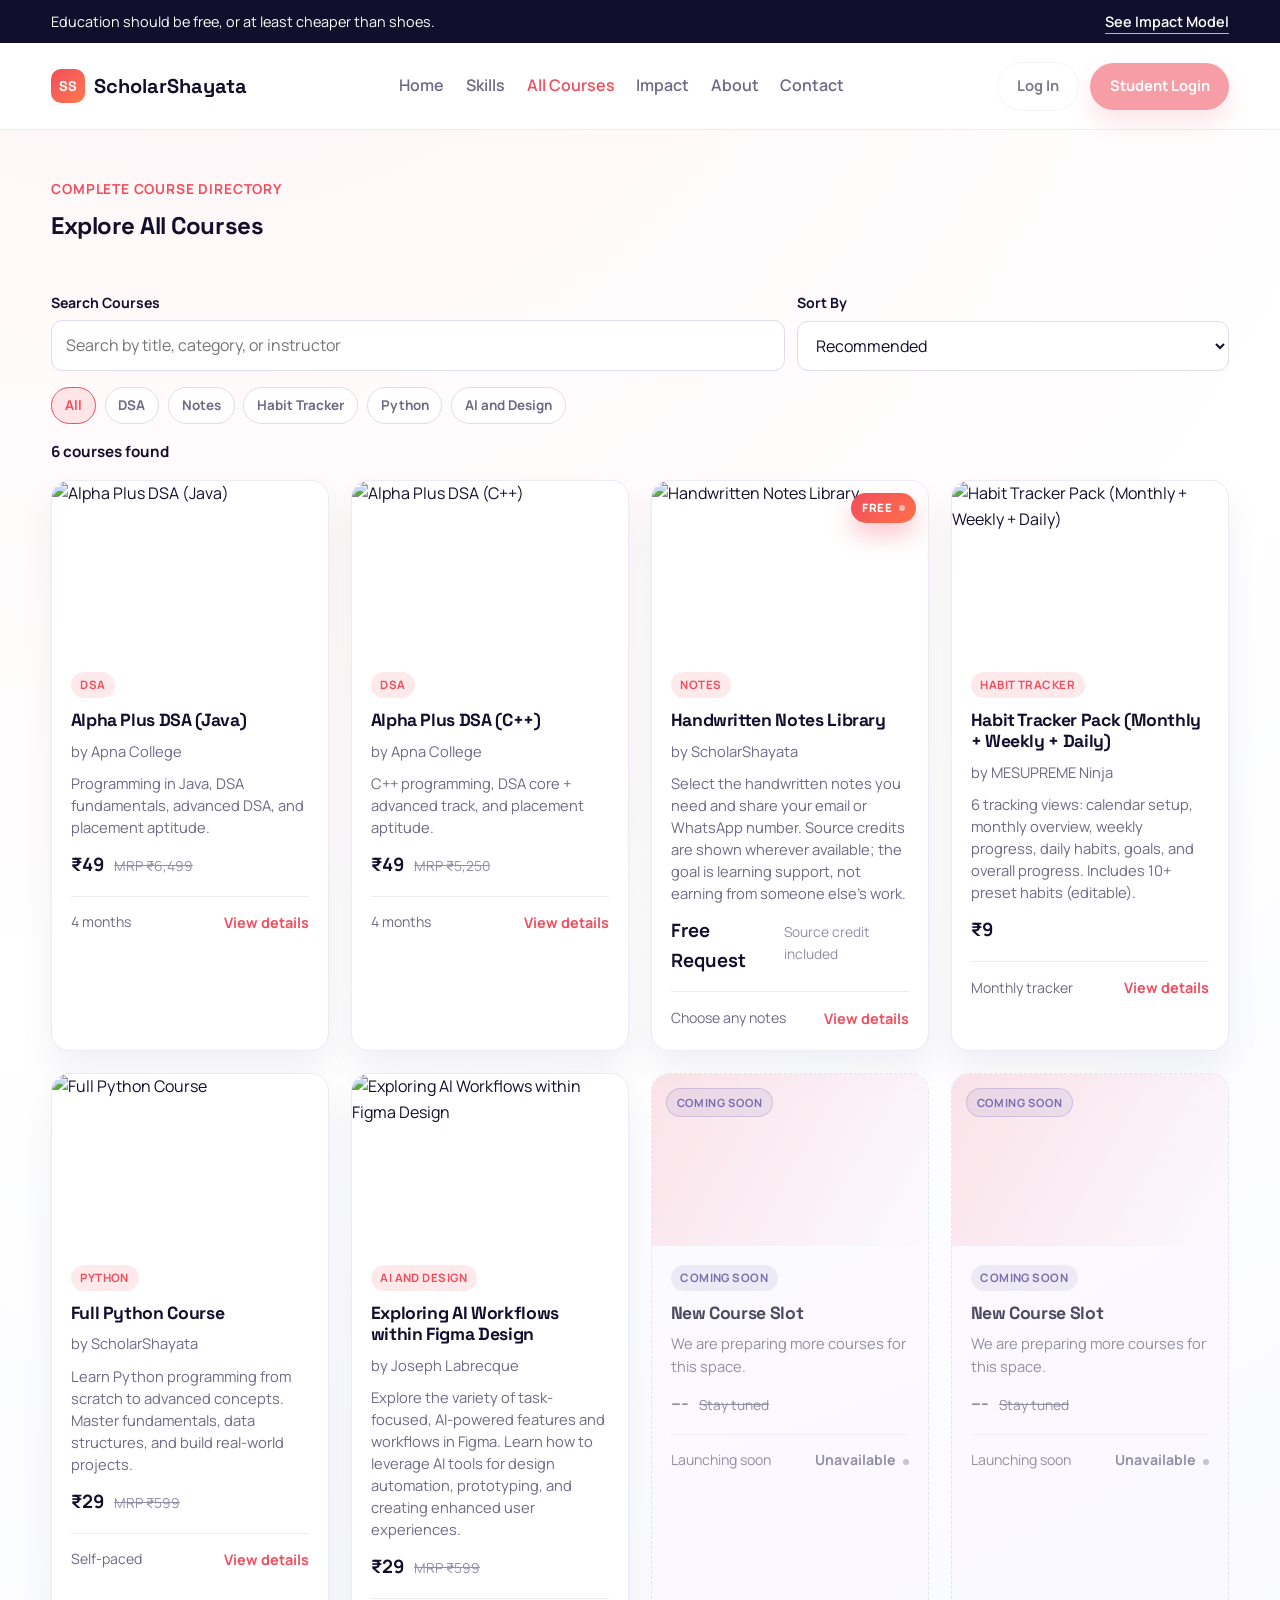
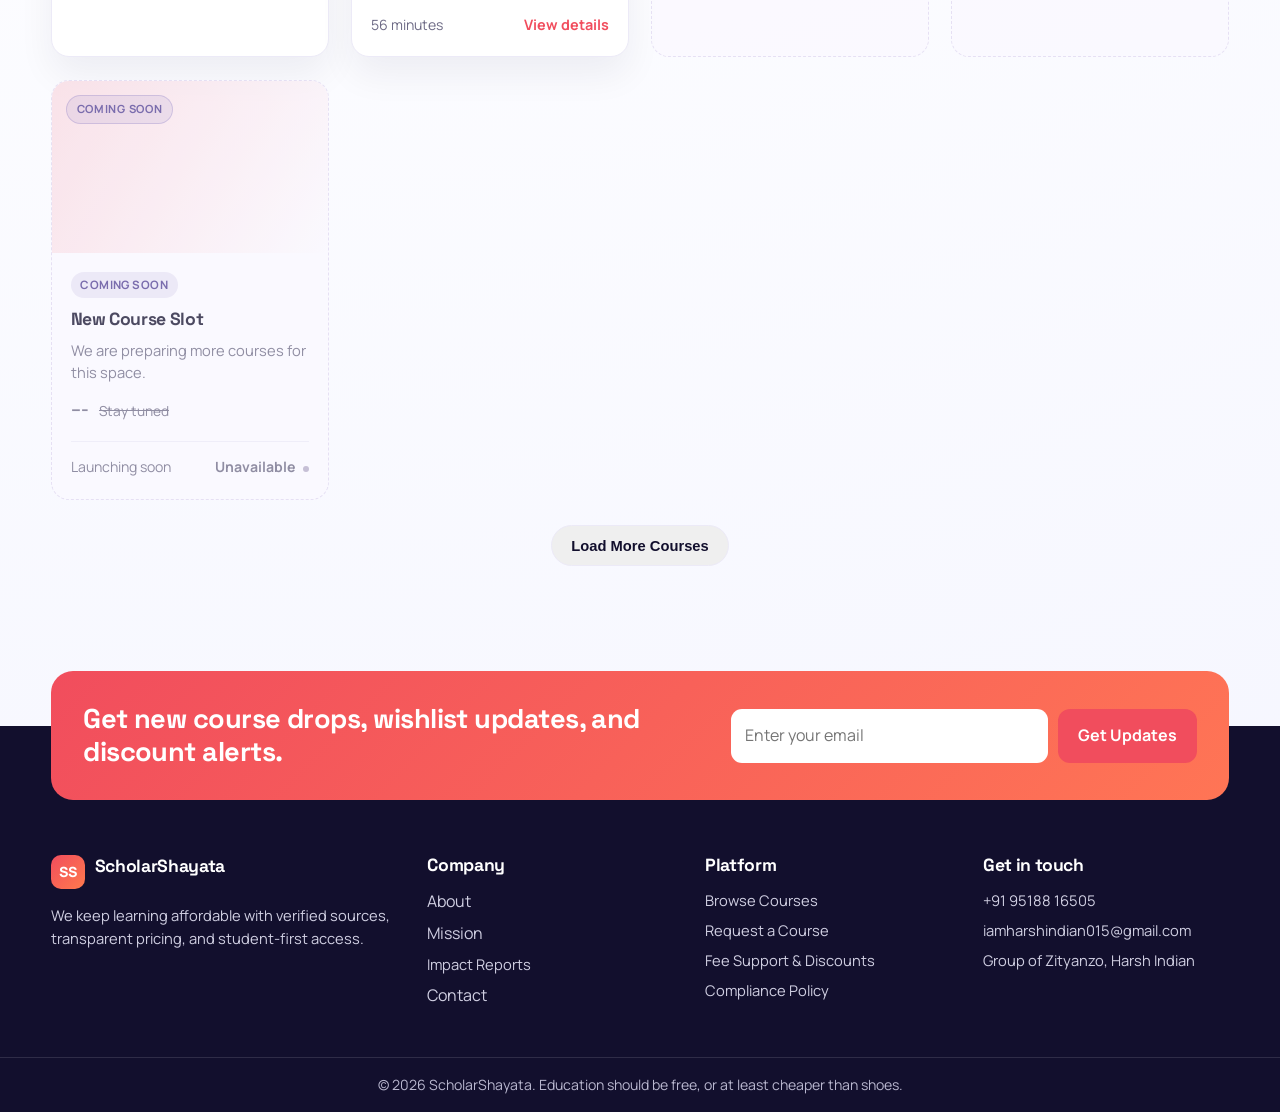
==== commit 6eda6bd5: "Added Handwritten notes & extra features ..." ====
--- a/courses.html
+++ b/courses.html
@@ -40,15 +40,18 @@
           <a href="index.html#home">Home</a>
           <a href="index.html#categories">Skills</a>
           <a class="active" href="courses.html">All Courses</a>
-          <a href="one-to-one.html">1-on-1 Classes</a>
           <a href="index.html#impact">Impact</a>
           <a href="#" data-dialog-open="about-dialog">About</a>
           <a href="#" data-dialog-open="contact-dialog">Contact</a>
         </nav>
 
         <div class="nav-actions">
-          <a class="ghost-btn is-disabled" href="#" aria-disabled="true">Log In</a>
-          <a class="solid-btn is-disabled" href="#" aria-disabled="true">Student Login</a>
+          <a class="ghost-btn is-disabled" href="#" aria-disabled="true"
+            >Log In</a
+          >
+          <a class="solid-btn is-disabled" href="#" aria-disabled="true"
+            >Student Login</a
+          >
         </div>
       </div>
     </header>
@@ -107,10 +110,8 @@
     <footer class="site-footer" id="contact">
       <section class="newsletter">
         <div class="container newsletter-panel">
-          <h2>
-            Get new course drops, wishlist updates, and discount alerts.
-          </h2>
-          <form action="#" method="post">
+          <h2>Get new course drops, wishlist updates, and discount alerts.</h2>
+          <form action="#" method="post" data-unavailable-form>
             <input
               type="email"
               placeholder="Enter your email"
@@ -214,11 +215,14 @@
         </div>
 
         <h2 id="about-dialog-title">About ScholarShayata</h2>
-        <p>First of all, thanks to Lord Krishna for giving me this idea and direction.</p>
+        <p>
+          First of all, thanks to Lord Krishna for giving me this idea and
+          direction.
+        </p>
         <p>
           I am Harsh Indian, an educator at Hartron, and I created
-          ScholarShayata for students who want to learn and improve their
-          skills but cannot afford high-priced courses.
+          ScholarShayata for students who want to learn and improve their skills
+          but cannot afford high-priced courses.
         </p>
         <p>
           While teaching, I kept seeing the same problem again and again:
@@ -245,9 +249,9 @@
           direction over time.
         </p>
         <p>
-          In simple words: if taking from others is wrong, then exploitation
-          and fraud against students is also wrong. This platform exists to
-          protect learners and make skill education more reachable.
+          In simple words: if taking from others is wrong, then exploitation and
+          fraud against students is also wrong. This platform exists to protect
+          learners and make skill education more reachable.
         </p>
       </div>
     </div>
@@ -404,7 +408,7 @@
           </fieldset>
 
           <label class="form-field" data-contact-field="email">
-            <span>Email Address</span>
+            <span>Email Address *</span>
             <input
               type="email"
               name="email"
--- a/style.css
+++ b/style.css
@@ -1426,6 +1426,65 @@
   width: 18px;
 }
 
+.unavailable-popup[hidden] {
+  display: none;
+}
+
+.unavailable-popup {
+  align-items: center;
+  background: rgba(18, 15, 45, 0.62);
+  display: flex;
+  inset: 0;
+  justify-content: center;
+  padding: 1rem;
+  position: fixed;
+  z-index: 60;
+}
+
+.unavailable-popup-card {
+  background: radial-gradient(circle at top right, #fff4f6 0, #fff 52%, #f7f6ff 100%);
+  border: 1px solid #f0deea;
+  border-radius: 18px;
+  box-shadow: 0 28px 70px rgba(19, 15, 45, 0.26);
+  max-width: 460px;
+  padding: 1.25rem;
+  position: relative;
+  width: min(100%, 460px);
+}
+
+.unavailable-popup-card h2 {
+  font-size: clamp(1.35rem, 4vw, 1.75rem);
+  margin-bottom: 0.45rem;
+  padding-right: 2.2rem;
+}
+
+.unavailable-popup-card p {
+  color: var(--ink-soft);
+  font-size: 0.95rem;
+}
+
+.developer-contact-list {
+  display: grid;
+  gap: 0.35rem;
+  margin-top: 0.85rem;
+}
+
+.developer-contact-list a {
+  background: #fff;
+  border: 1px solid var(--line);
+  border-radius: 10px;
+  color: var(--ink);
+  font-size: 0.88rem;
+  font-weight: 700;
+  overflow-wrap: anywhere;
+  padding: 0.55rem 0.65rem;
+}
+
+.developer-contact-list a:hover {
+  border-color: #ffc5ce;
+  color: var(--accent);
+}
+
 .contact-dialog-card {
   max-height: calc(100vh - 1.2rem);
   max-width: 500px;
@@ -1911,6 +1970,96 @@
   font-weight: 700;
 }
 
+.notes-request-form {
+  display: grid;
+  gap: 0.6rem;
+  margin-top: 0.65rem;
+}
+
+.notes-credit-box {
+  background: #fff8eb;
+  border: 1px solid #ffe0a3;
+  border-radius: 10px;
+  color: #775115;
+  display: grid;
+  gap: 0.12rem;
+  padding: 0.55rem 0.65rem;
+}
+
+.notes-credit-box strong {
+  color: #4d3510;
+  font-size: 0.78rem;
+}
+
+.notes-credit-box span {
+  font-size: 0.72rem;
+  line-height: 1.45;
+}
+
+.notes-picker {
+  border: 0;
+  display: grid;
+  gap: 0.45rem;
+  margin: 0;
+  padding: 0;
+}
+
+.notes-picker legend {
+  color: var(--ink);
+  font-size: 0.84rem;
+  font-weight: 800;
+}
+
+.notes-checkbox-grid {
+  display: grid;
+  gap: 0.45rem;
+  grid-template-columns: repeat(2, minmax(0, 1fr));
+  max-height: 230px;
+  overflow-y: auto;
+  padding-right: 0.15rem;
+}
+
+.note-option {
+  align-items: flex-start;
+  background: #fff;
+  border: 1px solid #e5e1f1;
+  border-radius: 10px;
+  cursor: pointer;
+  display: flex;
+  gap: 0.45rem;
+  min-width: 0;
+  padding: 0.52rem 0.58rem;
+}
+
+.note-option:has(input:checked) {
+  background: #fff4f6;
+  border-color: #ffc5ce;
+}
+
+.note-option input {
+  accent-color: var(--accent);
+  flex: 0 0 auto;
+  margin-top: 0.18rem;
+}
+
+.note-option span {
+  display: grid;
+  gap: 0.12rem;
+  min-width: 0;
+}
+
+.note-option strong {
+  color: var(--ink);
+  font-size: 0.76rem;
+  line-height: 1.25;
+}
+
+.note-option small {
+  color: var(--ink-soft);
+  font-size: 0.66rem;
+  line-height: 1.35;
+}
+
 .free-course-contact {
   margin-top: 0.6rem;
 }
@@ -2341,6 +2490,15 @@
   .payment-summary,
   .payment-method-grid {
     grid-template-columns: 1fr;
+  }
+
+  .notes-checkbox-grid {
+    grid-template-columns: 1fr;
+    max-height: 210px;
+  }
+
+  .unavailable-popup-card {
+    padding: 1rem;
   }
 
   .course-meta-grid {
@@ -2613,106 +2771,4 @@
   .section-cta .ghost-btn {
     width: 100%;
   }
-/* One-to-One Classes Page Styles */
-.feature-card {
-  background: var(--surface);
-  padding: 2rem 1.5rem;
-  border-radius: 12px;
-  border: 1px solid var(--line);
-  text-align: center;
-  transition: transform 0.3s ease, box-shadow 0.3s ease;
-}
-
-.feature-card:hover {
-  transform: translateY(-4px);
-  box-shadow: var(--shadow);
-}
-
-.feature-icon {
-  font-size: 2.5rem;
-  margin-bottom: 1rem;
-}
-
-.feature-card h3 {
-  font-size: 1.1rem;
-  margin-bottom: 0.5rem;
-  color: var(--ink);
-}
-
-.feature-card p {
-  font-size: 0.9rem;
-  color: var(--ink-soft);
-}
-
-.course-features-list {
-  list-style: none;
-  margin: 1rem 0;
-  padding: 0;
-  font-size: 0.85rem;
-  color: var(--ink-soft);
-}
-
-.course-features-list li {
-  padding: 0.25rem 0;
-  display: flex;
-  align-items: flex-start;
-  gap: 0.5rem;
-}
-
-.course-features-list li::before {
-  content: "✓";
-  color: var(--accent);
-  font-weight: bold;
-  flex-shrink: 0;
-}
-
-.course-instructor {
-  font-size: 0.9rem;
-  color: var(--ink-soft);
-  margin-bottom: 0.5rem;
-  font-style: italic;
-}
-
-.course-contact-btn {
-  width: 100%;
-}
-
-/* Responsive adjustments */
-@media (max-width: 768px) {
-  .features-grid {
-    grid-template-columns: repeat(auto-fit, minmax(250px, 1fr)) !important;
-    gap: 1.5rem !important;
-  }
-  
-  .course-grid {
-    grid-template-columns: repeat(auto-fit, minmax(280px, 1fr)) !important;
-    gap: 1.5rem !important;
-  }
-  
-  .feature-card {
-    padding: 1.5rem 1rem;
-  }
-  
-  .courses-hero h1 {
-    font-size: clamp(1.8rem, 5vw, 2.5rem);
-  }
-  
-  .courses-hero .hero-text {
-    font-size: 0.95rem;
-  }
-}
-
-@media (max-width: 480px) {
-  .features-grid {
-    grid-template-columns: 1fr !important;
-  }
-  
-  .course-grid {
-    grid-template-columns: 1fr !important;
-  }
-  
-  .section-cta div {
-    padding: 0 1rem;
-  }
-}
-}
+}
